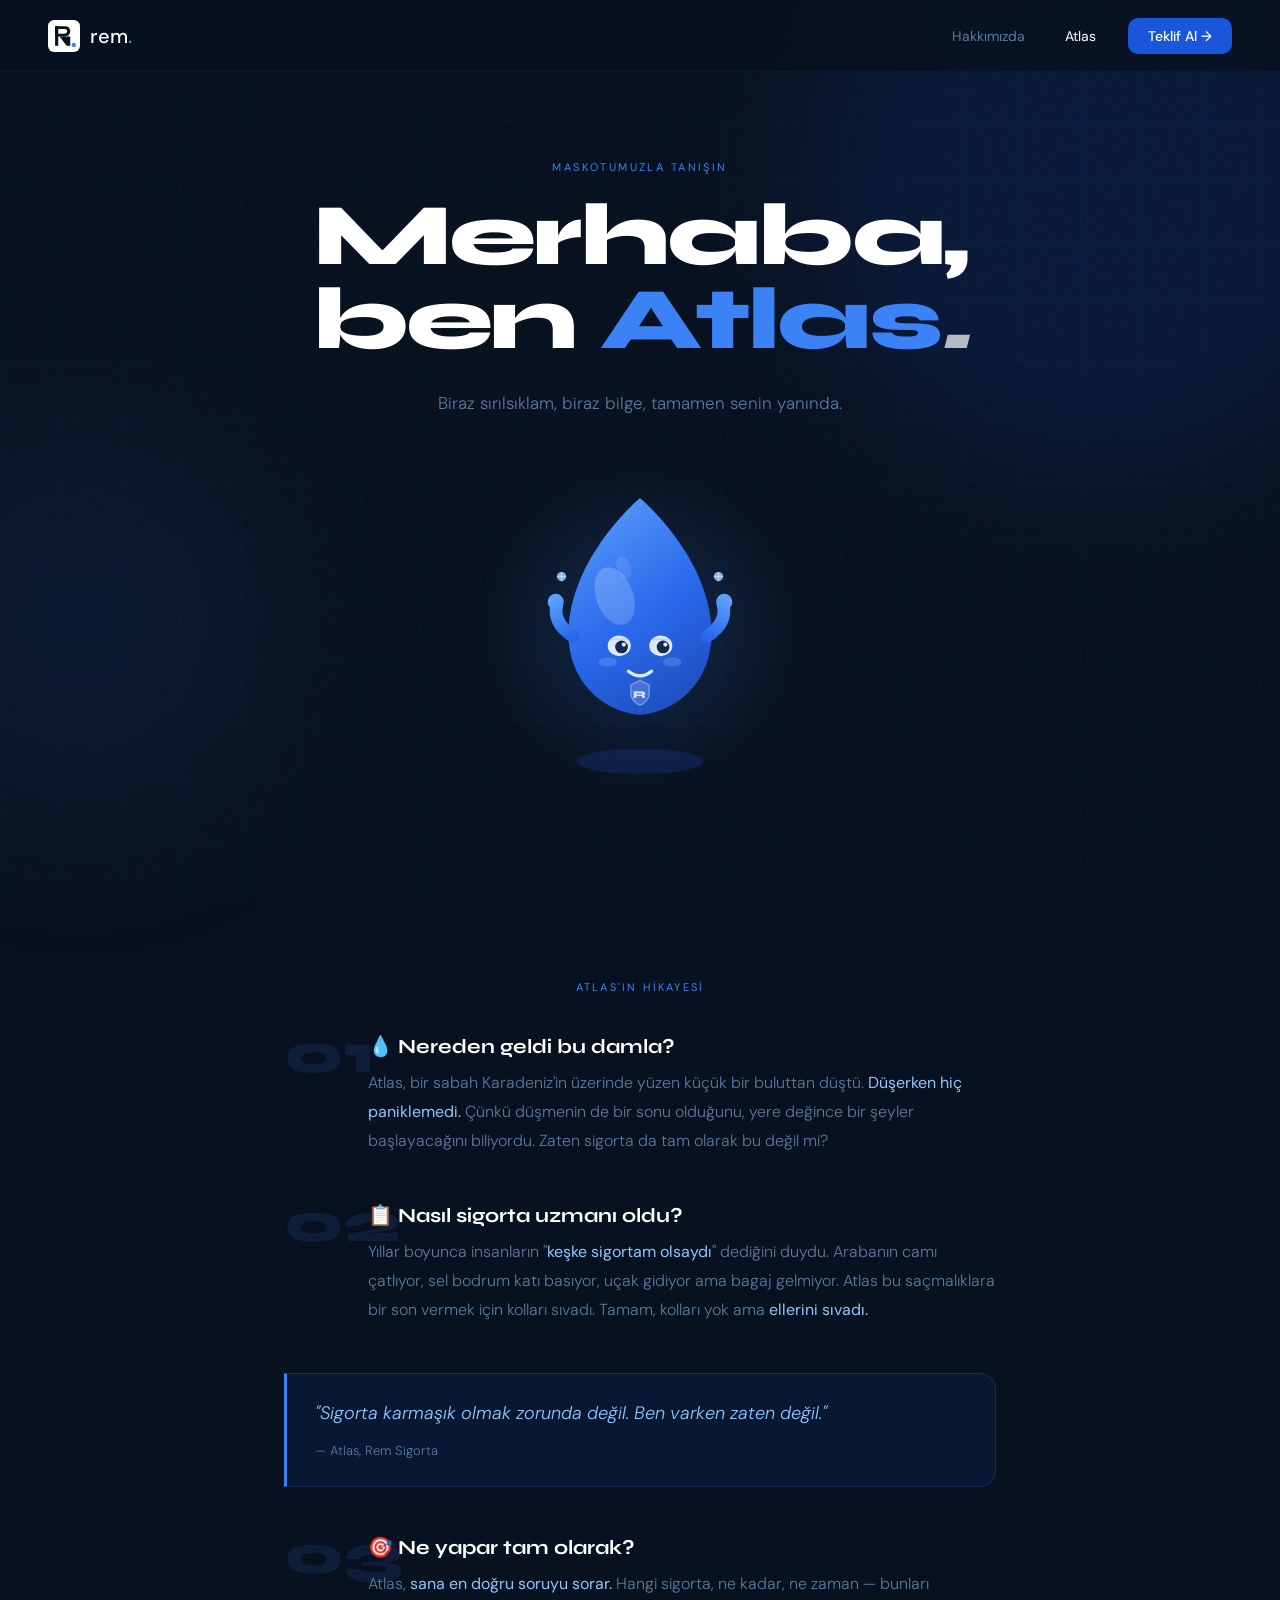
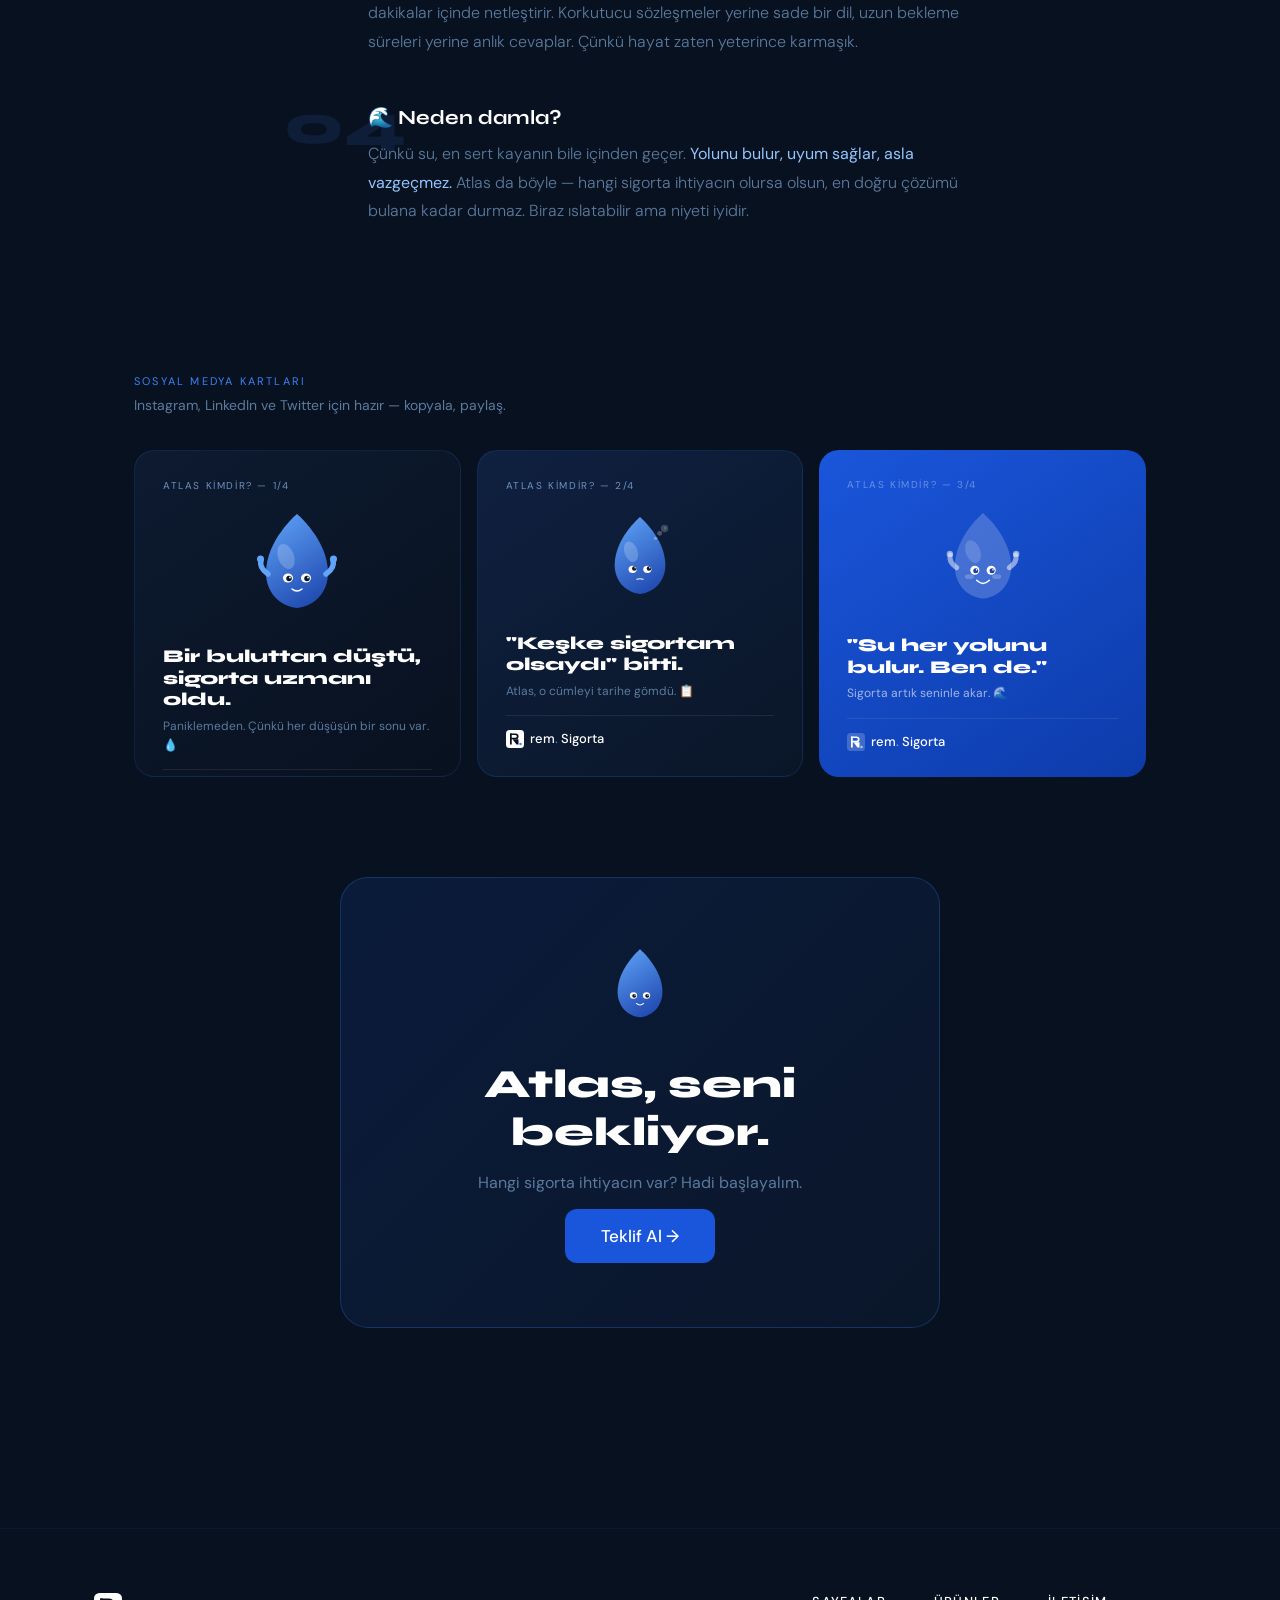
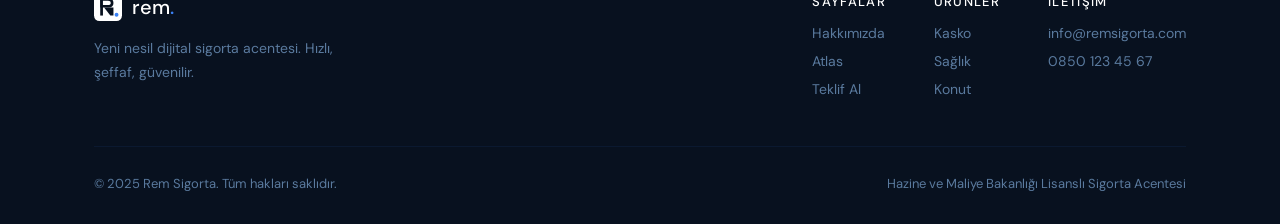
==== atlas.html @ 56dbf5d8 "feat: Rem Sigorta 3 sayfalı web sitesi — Hakkımızda, Atlas, Teklif Al" ====
<!DOCTYPE html>
<html lang="tr">
<head>
<meta charset="UTF-8">
<meta name="viewport" content="width=device-width, initial-scale=1.0">
<title>Atlas'ı Tanı — Rem Sigorta</title>
<link rel="preconnect" href="https://fonts.googleapis.com">
<link rel="preconnect" href="https://fonts.gstatic.com" crossorigin>
<link href="https://fonts.googleapis.com/css2?family=Syne:wght@400;600;700;800&family=DM+Sans:ital,opsz,wght@0,9..40,300;0,9..40,400;0,9..40,500;1,9..40,300&display=swap" rel="stylesheet">
<link rel="stylesheet" href="css/global.css">
<link rel="stylesheet" href="css/atlas.css">
</head>
<body>

<div class="orb orb-1"></div>
<div class="orb orb-2"></div>
<div class="grid-overlay"></div>

<!-- NAV -->
<nav id="navbar">
  <a class="nav-logo" href="index.html">
    <svg width="32" height="32" viewBox="0 0 72 72" fill="none">
      <rect width="72" height="72" rx="14" fill="white"/>
      <rect x="16" y="14" width="7" height="44" fill="#08111F"/>
      <path d="M16 14 H38 Q50 14 50 25.5 Q50 37 38 37 H16Z" fill="#08111F"/>
      <path d="M23 20 H36 Q43 20 43 25.5 Q43 31 36 31 H23Z" fill="white"/>
      <path d="M33 37 L50 37 L50 58 L42 58 L26 37Z" fill="#08111F"/>
      <circle cx="58" cy="56" r="5" fill="#3B82F6"/>
    </svg>
    <div class="nav-brand">rem<span class="dot">.</span></div>
  </a>
  <div class="nav-links">
    <a href="index.html" class="nav-link">Hakkımızda</a>
    <a href="atlas.html" class="nav-link active">Atlas</a>
    <a href="teklif.html" class="nav-cta">Teklif Al →</a>
  </div>
  <button class="nav-mobile-toggle" id="mobileToggle" aria-label="Menü">
    <span></span><span></span><span></span>
  </button>
</nav>
<div class="nav-mobile-menu" id="mobileMenu">
  <a href="index.html" class="nm-link">Hakkımızda</a>
  <a href="atlas.html" class="nm-link active">Atlas</a>
  <a href="teklif.html" class="nm-cta">Teklif Al →</a>
</div>

<!-- HERO -->
<section class="hero">
  <div class="hero-eyebrow">Maskotumuzla Tanışın</div>
  <h1 class="hero-title">
    Merhaba,<br>
    ben <span class="blue">Atlas</span><span class="italic">.</span>
  </h1>
  <p class="hero-sub">Biraz sırılsıklam, biraz bilge, tamamen senin yanında.</p>

  <div class="atlas-hero">
    <div class="atlas-glow"></div>
    <svg width="260" height="300" viewBox="0 0 220 260" fill="none">
      <ellipse cx="110" cy="248" rx="55" ry="11" fill="rgba(26,86,219,0.18)"/>
      <path d="M110 20 C110 20 48 72 48 138 C48 176 75 205 110 208 C145 205 172 176 172 138 C172 72 110 20 110 20Z" fill="url(#abg)"/>
      <ellipse cx="88" cy="105" rx="16" ry="26" fill="rgba(255,255,255,0.22)" transform="rotate(-20 88 105)"/>
      <ellipse cx="96" cy="80" rx="6" ry="10" fill="rgba(255,255,255,0.12)" transform="rotate(-20 96 80)"/>
      <ellipse cx="92" cy="148" rx="10" ry="9" fill="white"/>
      <path d="M82 143 Q92 140 102 143" fill="rgba(26,86,219,0.15)"/>
      <circle cx="94" cy="149" r="5.5" fill="#0A1628"/><circle cx="96" cy="147" r="1.8" fill="white"/>
      <ellipse cx="128" cy="148" rx="10" ry="9" fill="white"/>
      <path d="M118 143 Q128 140 138 143" fill="rgba(26,86,219,0.15)"/>
      <circle cx="130" cy="149" r="5.5" fill="#0A1628"/><circle cx="132" cy="147" r="1.8" fill="white"/>
      <path d="M100 170 Q110 178 120 170" stroke="white" stroke-width="2.8" stroke-linecap="round" fill="none"/>
      <ellipse cx="82" cy="162" rx="8" ry="4" fill="rgba(147,197,253,0.28)"/>
      <ellipse cx="138" cy="162" rx="8" ry="4" fill="rgba(147,197,253,0.28)"/>
      <path d="M110 178 L102 182 V189 C102 194 105.6 198 110 199.5 C114.4 198 118 194 118 189 V182 Z" fill="rgba(255,255,255,0.18)" stroke="rgba(255,255,255,0.4)" stroke-width="1.2"/>
      <text x="110" y="193" text-anchor="middle" font-family="'Syne',sans-serif" font-weight="800" font-size="9" fill="white" opacity="0.9">R</text>
      <path d="M52 140 Q34 128 38 112" stroke="url(#arm1)" stroke-width="11" stroke-linecap="round" fill="none"/>
      <circle cx="37" cy="110" r="7" fill="url(#arm1)"/>
      <path d="M168 140 Q186 128 182 112" stroke="url(#arm2)" stroke-width="11" stroke-linecap="round" fill="none"/>
      <circle cx="183" cy="110" r="7" fill="url(#arm2)"/>
      <circle cx="42" cy="88" r="4" fill="#93C5FD" opacity="0.9"/>
      <line x1="42" y1="84" x2="42" y2="92" stroke="white" stroke-width="1.5" opacity="0.5"/>
      <line x1="38" y1="88" x2="46" y2="88" stroke="white" stroke-width="1.5" opacity="0.5"/>
      <circle cx="178" cy="88" r="4" fill="#93C5FD" opacity="0.9"/>
      <line x1="178" y1="84" x2="178" y2="92" stroke="white" stroke-width="1.5" opacity="0.5"/>
      <line x1="174" y1="88" x2="182" y2="88" stroke="white" stroke-width="1.5" opacity="0.5"/>
      <defs>
        <linearGradient id="abg" x1="48" y1="20" x2="172" y2="208" gradientUnits="userSpaceOnUse">
          <stop offset="0%" stop-color="#60A5FA"/><stop offset="55%" stop-color="#2563EB"/><stop offset="100%" stop-color="#1A40A8"/>
        </linearGradient>
        <linearGradient id="arm1" x1="52" y1="140" x2="34" y2="108" gradientUnits="userSpaceOnUse">
          <stop offset="0%" stop-color="#2563EB"/><stop offset="100%" stop-color="#60A5FA"/>
        </linearGradient>
        <linearGradient id="arm2" x1="168" y1="140" x2="186" y2="108" gradientUnits="userSpaceOnUse">
          <stop offset="0%" stop-color="#2563EB"/><stop offset="100%" stop-color="#60A5FA"/>
        </linearGradient>
      </defs>
    </svg>
  </div>
</section>

<!-- HİKAYE -->
<section class="story">
  <div class="story-label">Atlas'ın Hikayesi</div>

  <div class="story-block">
    <div class="num">01</div>
    <div class="content">
      <h3>💧 Nereden geldi bu damla?</h3>
      <p>Atlas, bir sabah Karadeniz'in üzerinde yüzen küçük bir buluttan düştü. <em>Düşerken hiç paniklemedi.</em> Çünkü düşmenin de bir sonu olduğunu, yere değince bir şeyler başlayacağını biliyordu. Zaten sigorta da tam olarak bu değil mi?</p>
    </div>
  </div>

  <div class="story-block">
    <div class="num">02</div>
    <div class="content">
      <h3>📋 Nasıl sigorta uzmanı oldu?</h3>
      <p>Yıllar boyunca insanların "<em>keşke sigortam olsaydı</em>" dediğini duydu. Arabanın camı çatlıyor, sel bodrum katı basıyor, uçak gidiyor ama bagaj gelmiyor. Atlas bu saçmalıklara bir son vermek için kolları sıvadı. Tamam, kolları yok ama <em>ellerini sıvadı.</em></p>
    </div>
  </div>

  <div class="story-quote">
    "Sigorta karmaşık olmak zorunda değil. Ben varken zaten değil."
    <span>— Atlas, Rem Sigorta</span>
  </div>

  <div class="story-block">
    <div class="num">03</div>
    <div class="content">
      <h3>🎯 Ne yapar tam olarak?</h3>
      <p>Atlas, <em>sana en doğru soruyu sorar.</em> Hangi sigorta, ne kadar, ne zaman — bunları dakikalar içinde netleştirir. Korkutucu sözleşmeler yerine sade bir dil, uzun bekleme süreleri yerine anlık cevaplar. Çünkü hayat zaten yeterince karmaşık.</p>
    </div>
  </div>

  <div class="story-block">
    <div class="num">04</div>
    <div class="content">
      <h3>🌊 Neden damla?</h3>
      <p>Çünkü su, en sert kayanın bile içinden geçer. <em>Yolunu bulur, uyum sağlar, asla vazgeçmez.</em> Atlas da böyle — hangi sigorta ihtiyacın olursa olsun, en doğru çözümü bulana kadar durmaz. Biraz ıslatabilir ama niyeti iyidir.</p>
    </div>
  </div>
</section>

<!-- SOSYAL MEDYA KARTLARI -->
<section class="social-section">
  <div class="social-label">Sosyal Medya Kartları</div>
  <div class="social-desc">Instagram, LinkedIn ve Twitter için hazır — kopyala, paylaş.</div>

  <div class="social-grid">

    <!-- KART 1 -->
    <div class="social-card sc-1">
      <div class="sc-inner">
        <div class="sc-tag">Atlas Kimdir? — 1/4</div>
        <div class="sc-atlas">
          <svg width="110" height="130" viewBox="0 0 220 260" fill="none">
            <path d="M110 20 C110 20 48 72 48 138 C48 176 75 205 110 208 C145 205 172 176 172 138 C172 72 110 20 110 20Z" fill="url(#sg1)"/>
            <ellipse cx="88" cy="105" rx="16" ry="26" fill="rgba(255,255,255,0.2)" transform="rotate(-20 88 105)"/>
            <ellipse cx="92" cy="148" rx="10" ry="9" fill="white"/>
            <circle cx="94" cy="149" r="5.5" fill="#0A1628"/><circle cx="96" cy="147" r="1.8" fill="white"/>
            <ellipse cx="128" cy="148" rx="10" ry="9" fill="white"/>
            <circle cx="130" cy="149" r="5.5" fill="#0A1628"/><circle cx="132" cy="147" r="1.8" fill="white"/>
            <path d="M100 170 Q110 178 120 170" stroke="white" stroke-width="2.8" stroke-linecap="round" fill="none"/>
            <path d="M52 140 Q34 128 38 112" stroke="#60A5FA" stroke-width="11" stroke-linecap="round" fill="none"/>
            <circle cx="37" cy="110" r="7" fill="#60A5FA"/>
            <path d="M168 140 Q186 128 182 112" stroke="#60A5FA" stroke-width="11" stroke-linecap="round" fill="none"/>
            <circle cx="183" cy="110" r="7" fill="#60A5FA"/>
            <defs>
              <linearGradient id="sg1" x1="48" y1="20" x2="172" y2="208" gradientUnits="userSpaceOnUse">
                <stop offset="0%" stop-color="#60A5FA"/><stop offset="100%" stop-color="#1A40A8"/>
              </linearGradient>
            </defs>
          </svg>
        </div>
        <div class="sc-text">
          <h4>Bir buluttan düştü,<br>sigorta uzmanı oldu.</h4>
          <p>Paniklemeden. Çünkü her düşüşün bir sonu var. 💧</p>
        </div>
        <div class="sc-logo">
          <svg width="18" height="18" viewBox="0 0 72 72" fill="none">
            <rect width="72" height="72" rx="14" fill="white"/>
            <rect x="16" y="14" width="7" height="44" fill="#08111F"/>
            <path d="M16 14 H38 Q50 14 50 25.5 Q50 37 38 37 H16Z" fill="#08111F"/>
            <path d="M23 20 H36 Q43 20 43 25.5 Q43 31 36 31 H23Z" fill="white"/>
            <path d="M33 37 L50 37 L50 58 L42 58 L26 37Z" fill="#08111F"/>
            <circle cx="58" cy="56" r="5" fill="#3B82F6"/>
          </svg>
          <span>rem<em>.</em> Sigorta</span>
        </div>
      </div>
    </div>

    <!-- KART 2 -->
    <div class="social-card sc-2">
      <div class="sc-inner">
        <div class="sc-tag">Atlas Kimdir? — 2/4</div>
        <div class="sc-atlas" style="align-items:center;justify-content:center;gap:16px;">
          <svg width="90" height="108" viewBox="0 0 220 260" fill="none">
            <path d="M110 20 C110 20 48 72 48 138 C48 176 75 205 110 208 C145 205 172 176 172 138 C172 72 110 20 110 20Z" fill="url(#sg2)"/>
            <ellipse cx="88" cy="105" rx="16" ry="26" fill="rgba(255,255,255,0.2)" transform="rotate(-20 88 105)"/>
            <ellipse cx="92" cy="148" rx="10" ry="9" fill="white"/>
            <circle cx="96" cy="146" r="5.5" fill="#0A1628"/><circle cx="98" cy="144" r="1.8" fill="white"/>
            <ellipse cx="128" cy="148" rx="10" ry="9" fill="white"/>
            <circle cx="132" cy="146" r="5.5" fill="#0A1628"/><circle cx="134" cy="144" r="1.8" fill="white"/>
            <path d="M102 172 Q110 170 118 172" stroke="white" stroke-width="2.5" stroke-linecap="round" fill="none"/>
            <circle cx="148" cy="72" r="4" fill="rgba(255,255,255,0.3)"/>
            <circle cx="158" cy="60" r="6" fill="rgba(255,255,255,0.25)"/>
            <circle cx="170" cy="48" r="9" fill="rgba(255,255,255,0.2)"/>
            <text x="170" y="52" text-anchor="middle" font-size="9" fill="white" opacity="0.8">?</text>
            <defs>
              <linearGradient id="sg2" x1="48" y1="20" x2="172" y2="208" gradientUnits="userSpaceOnUse">
                <stop offset="0%" stop-color="#60A5FA"/><stop offset="100%" stop-color="#1A40A8"/>
              </linearGradient>
            </defs>
          </svg>
        </div>
        <div class="sc-text">
          <h4>"Keşke sigortam<br>olsaydı" bitti.</h4>
          <p>Atlas, o cümleyi tarihe gömdü. 📋</p>
        </div>
        <div class="sc-logo">
          <svg width="18" height="18" viewBox="0 0 72 72" fill="none">
            <rect width="72" height="72" rx="14" fill="white"/>
            <rect x="16" y="14" width="7" height="44" fill="#08111F"/>
            <path d="M16 14 H38 Q50 14 50 25.5 Q50 37 38 37 H16Z" fill="#08111F"/>
            <path d="M23 20 H36 Q43 20 43 25.5 Q43 31 36 31 H23Z" fill="white"/>
            <path d="M33 37 L50 37 L50 58 L42 58 L26 37Z" fill="#08111F"/>
            <circle cx="58" cy="56" r="5" fill="#3B82F6"/>
          </svg>
          <span>rem<em>.</em> Sigorta</span>
        </div>
      </div>
    </div>

    <!-- KART 3 -->
    <div class="social-card sc-3">
      <div class="sc-inner">
        <div class="sc-tag" style="color:rgba(255,255,255,0.5)">Atlas Kimdir? — 3/4</div>
        <div class="sc-atlas">
          <svg width="100" height="120" viewBox="0 0 220 260" fill="none">
            <path d="M110 20 C110 20 48 72 48 138 C48 176 75 205 110 208 C145 205 172 176 172 138 C172 72 110 20 110 20Z" fill="rgba(255,255,255,0.2)"/>
            <ellipse cx="88" cy="105" rx="16" ry="26" fill="rgba(255,255,255,0.15)" transform="rotate(-20 88 105)"/>
            <ellipse cx="92" cy="146" rx="10" ry="10" fill="white"/>
            <circle cx="94" cy="147" r="5.5" fill="#1A40A8"/><circle cx="96" cy="145" r="1.8" fill="white"/>
            <ellipse cx="128" cy="146" rx="10" ry="10" fill="white"/>
            <circle cx="130" cy="147" r="5.5" fill="#1A40A8"/><circle cx="132" cy="145" r="1.8" fill="white"/>
            <path d="M96 168 Q110 182 124 168" stroke="white" stroke-width="3" stroke-linecap="round" fill="none"/>
            <ellipse cx="80" cy="160" rx="10" ry="5" fill="rgba(255,255,255,0.2)"/>
            <ellipse cx="140" cy="160" rx="10" ry="5" fill="rgba(255,255,255,0.2)"/>
            <path d="M52 140 Q34 128 38 112" stroke="rgba(255,255,255,0.5)" stroke-width="11" stroke-linecap="round" fill="none"/>
            <circle cx="37" cy="110" r="7" fill="rgba(255,255,255,0.5)"/>
            <path d="M168 140 Q186 128 182 112" stroke="rgba(255,255,255,0.5)" stroke-width="11" stroke-linecap="round" fill="none"/>
            <circle cx="183" cy="110" r="7" fill="rgba(255,255,255,0.5)"/>
          </svg>
        </div>
        <div class="sc-text">
          <h4 style="color:white;">"Su her yolunu<br>bulur. Ben de."</h4>
          <p>Sigorta artık seninle akar. 🌊</p>
        </div>
        <div class="sc-logo">
          <svg width="18" height="18" viewBox="0 0 72 72" fill="none">
            <rect width="72" height="72" rx="14" fill="rgba(255,255,255,0.2)"/>
            <rect x="16" y="14" width="7" height="44" fill="white"/>
            <path d="M16 14 H38 Q50 14 50 25.5 Q50 37 38 37 H16Z" fill="white"/>
            <path d="M23 20 H36 Q43 20 43 25.5 Q43 31 36 31 H23Z" fill="#1A56DB"/>
            <path d="M33 37 L50 37 L50 58 L42 58 L26 37Z" fill="white"/>
            <circle cx="58" cy="56" r="5" fill="rgba(255,255,255,0.6)"/>
          </svg>
          <span>rem<em style="color:rgba(255,255,255,0.5)">.</em> Sigorta</span>
        </div>
      </div>
    </div>

  </div>
</section>

<!-- CTA -->
<section class="atlas-cta-section">
  <div class="atlas-cta-inner reveal">
    <svg width="80" height="94" viewBox="0 0 220 260" fill="none">
      <path d="M110 20 C110 20 48 72 48 138 C48 176 75 205 110 208 C145 205 172 176 172 138 C172 72 110 20 110 20Z" fill="url(#acta)"/>
      <ellipse cx="92" cy="148" rx="10" ry="9" fill="white"/>
      <circle cx="94" cy="149" r="5.5" fill="#0A1628"/><circle cx="96" cy="147" r="1.8" fill="white"/>
      <ellipse cx="128" cy="148" rx="10" ry="9" fill="white"/>
      <circle cx="130" cy="149" r="5.5" fill="#0A1628"/><circle cx="132" cy="147" r="1.8" fill="white"/>
      <path d="M100 170 Q110 178 120 170" stroke="white" stroke-width="2.8" stroke-linecap="round" fill="none"/>
      <defs>
        <linearGradient id="acta" x1="48" y1="20" x2="172" y2="208" gradientUnits="userSpaceOnUse">
          <stop offset="0%" stop-color="#60A5FA"/><stop offset="100%" stop-color="#1A40A8"/>
        </linearGradient>
      </defs>
    </svg>
    <h2>Atlas, seni bekliyor.</h2>
    <p>Hangi sigorta ihtiyacın var? Hadi başlayalım.</p>
    <a href="teklif.html" class="btn-primary btn-large">Teklif Al →</a>
  </div>
</section>

<!-- FOOTER -->
<footer>
  <div class="container">
    <div class="footer-top">
      <div class="footer-brand">
        <a class="nav-logo" href="index.html">
          <svg width="28" height="28" viewBox="0 0 72 72" fill="none">
            <rect width="72" height="72" rx="14" fill="white"/>
            <rect x="16" y="14" width="7" height="44" fill="#08111F"/>
            <path d="M16 14 H38 Q50 14 50 25.5 Q50 37 38 37 H16Z" fill="#08111F"/>
            <path d="M23 20 H36 Q43 20 43 25.5 Q43 31 36 31 H23Z" fill="white"/>
            <path d="M33 37 L50 37 L50 58 L42 58 L26 37Z" fill="#08111F"/>
            <circle cx="58" cy="56" r="5" fill="#3B82F6"/>
          </svg>
          <div class="nav-brand">rem<span class="dot">.</span></div>
        </a>
        <p>Yeni nesil dijital sigorta acentesi. Hızlı, şeffaf, güvenilir.</p>
      </div>
      <div class="footer-links">
        <div class="footer-col">
          <h4>Sayfalar</h4>
          <a href="index.html">Hakkımızda</a>
          <a href="atlas.html">Atlas</a>
          <a href="teklif.html">Teklif Al</a>
        </div>
        <div class="footer-col">
          <h4>Ürünler</h4>
          <a href="teklif.html">Kasko</a>
          <a href="teklif.html">Sağlık</a>
          <a href="teklif.html">Konut</a>
        </div>
        <div class="footer-col">
          <h4>İletişim</h4>
          <a href="mailto:info@remsigorta.com">info@remsigorta.com</a>
          <a href="tel:+908501234567">0850 123 45 67</a>
        </div>
      </div>
    </div>
    <div class="footer-bottom">
      <p>© 2025 Rem Sigorta. Tüm hakları saklıdır.</p>
      <p>Hazine ve Maliye Bakanlığı Lisanslı Sigorta Acentesi</p>
    </div>
  </div>
</footer>

<script src="js/main.js"></script>
</body>
</html>
---- css/global.css ----
/* ═══════════════════════════════════════
   REM SİGORTA — GLOBAL STYLES
═══════════════════════════════════════ */

@import url('https://fonts.googleapis.com/css2?family=Syne:wght@400;600;700;800&family=DM+Sans:ital,opsz,wght@0,9..40,300;0,9..40,400;0,9..40,500;1,9..40,300&display=swap');

:root {
  --navy:   #08111F;
  --navy2:  #0D1A2E;
  --blue:   #1A56DB;
  --sky:    #3B82F6;
  --ice:    #93C5FD;
  --white:  #FFFFFF;
  --muted:  #5A7A9E;
  --text:   #C8D9EE;
  --border: rgba(59,130,246,0.15);
  --border2:rgba(59,130,246,0.08);
  --glow:   rgba(59,130,246,0.2);
}

*, *::before, *::after { margin:0; padding:0; box-sizing:border-box; }
html { scroll-behavior:smooth; }
body {
  background: var(--navy);
  color: var(--text);
  font-family: 'DM Sans', sans-serif;
  overflow-x: hidden;
  min-height: 100vh;
}

/* Noise texture overlay */
body::before {
  content: '';
  position: fixed; inset: 0;
  background-image: url("data:image/svg+xml,%3Csvg viewBox='0 0 256 256' xmlns='http://www.w3.org/2000/svg'%3E%3Cfilter id='n'%3E%3CfeTurbulence type='fractalNoise' baseFrequency='0.9' numOctaves='4' stitchTiles='stitch'/%3E%3C/filter%3E%3Crect width='100%25' height='100%25' filter='url(%23n)' opacity='0.04'/%3E%3C/svg%3E");
  pointer-events: none; z-index: 0; opacity: 0.4;
}

/* Ambient orbs */
.orb {
  position: fixed; border-radius: 50%;
  pointer-events: none; z-index: 0; filter: blur(80px);
}
.orb-1 {
  width: 600px; height: 600px;
  background: rgba(26,86,219,0.14);
  top: -120px; right: -120px;
  animation: drift1 14s ease-in-out infinite;
}
.orb-2 {
  width: 400px; height: 400px;
  background: rgba(59,130,246,0.08);
  bottom: 80px; left: -120px;
  animation: drift2 18s ease-in-out infinite;
}
@keyframes drift1 { 0%,100%{transform:translate(0,0)} 50%{transform:translate(28px,40px)} }
@keyframes drift2 { 0%,100%{transform:translate(0,0)} 50%{transform:translate(-22px,28px)} }

/* Grid overlay */
.grid-overlay {
  position: fixed; inset: 0; z-index: 0; pointer-events: none;
  background-image:
    linear-gradient(rgba(59,130,246,0.03) 1px, transparent 1px),
    linear-gradient(90deg, rgba(59,130,246,0.03) 1px, transparent 1px);
  background-size: 60px 60px;
}

/* ═══ NAVBAR ═══ */
nav {
  position: fixed; top: 0; left: 0; right: 0; z-index: 1000;
  padding: 0 48px;
  height: 72px;
  display: flex; align-items: center; justify-content: space-between;
  background: rgba(8,17,31,0.8);
  backdrop-filter: blur(20px);
  border-bottom: 1px solid var(--border2);
  transition: background .3s;
}
nav.scrolled {
  background: rgba(8,17,31,0.95);
  border-bottom-color: var(--border);
}

.nav-logo {
  display: flex; align-items: center; gap: 10px;
  text-decoration: none;
}
.nav-brand {
  font-family: 'DM Sans', sans-serif;
  font-weight: 500; font-size: 20px; color: white;
}
.nav-brand .dot { color: var(--sky); }

.nav-links {
  display: flex; align-items: center; gap: 8px;
}
.nav-link {
  font-size: 14px; font-weight: 400; color: var(--muted);
  text-decoration: none; padding: 8px 16px; border-radius: 8px;
  transition: color .2s, background .2s;
}
.nav-link:hover { color: white; background: rgba(255,255,255,0.05); }
.nav-link.active { color: white; }

.nav-cta {
  font-size: 14px; font-weight: 500;
  color: white; text-decoration: none;
  background: var(--blue);
  padding: 9px 20px; border-radius: 10px;
  transition: background .2s, transform .15s;
  margin-left: 8px;
}
.nav-cta:hover { background: var(--sky); transform: translateY(-1px); }

.nav-mobile-toggle {
  display: none; flex-direction: column; gap: 5px;
  background: none; border: none; cursor: pointer; padding: 4px;
}
.nav-mobile-toggle span {
  display: block; width: 24px; height: 2px;
  background: var(--muted); border-radius: 2px; transition: .3s;
}

.nav-mobile-menu {
  display: none; position: fixed; top: 72px; left: 0; right: 0;
  background: rgba(8,17,31,0.97); backdrop-filter: blur(20px);
  padding: 20px 24px; border-bottom: 1px solid var(--border);
  flex-direction: column; gap: 8px; z-index: 999;
}
.nav-mobile-menu.open { display: flex; }
.nm-link {
  font-size: 16px; color: var(--muted); text-decoration: none;
  padding: 12px 16px; border-radius: 10px; transition: .2s;
}
.nm-link:hover, .nm-link.active { color: white; background: rgba(255,255,255,0.05); }
.nm-cta {
  font-size: 16px; font-weight: 500; color: white; text-decoration: none;
  background: var(--blue); padding: 12px 16px; border-radius: 10px;
  text-align: center; margin-top: 8px; transition: .2s;
}
.nm-cta:hover { background: var(--sky); }

/* ═══ CONTAINER ═══ */
.container {
  max-width: 1140px; margin: 0 auto;
  padding: 0 24px; position: relative; z-index: 1;
}

/* ═══ SECTION LABELS ═══ */
.section-label {
  font-size: 11px; text-transform: uppercase; letter-spacing: .22em;
  color: var(--sky); margin-bottom: 16px; display: block;
}
.section-title {
  font-family: 'Syne', sans-serif; font-weight: 800;
  font-size: clamp(32px, 4.5vw, 52px);
  color: var(--white); line-height: 1.1;
  letter-spacing: -.02em; margin-bottom: 56px;
}
.section-title em { color: var(--sky); font-style: normal; }

/* ═══ BUTTONS ═══ */
.btn-primary {
  display: inline-flex; align-items: center; gap: 8px;
  background: var(--blue); color: white;
  font-size: 15px; font-weight: 500; text-decoration: none;
  padding: 13px 28px; border-radius: 12px;
  border: none; cursor: pointer;
  transition: background .2s, transform .15s, box-shadow .2s;
  box-shadow: 0 0 0 0 rgba(59,130,246,0);
}
.btn-primary:hover {
  background: var(--sky); transform: translateY(-2px);
  box-shadow: 0 8px 30px rgba(59,130,246,0.3);
}
.btn-primary.btn-large {
  font-size: 17px; padding: 16px 36px;
}

.btn-secondary {
  display: inline-flex; align-items: center; gap: 8px;
  background: rgba(59,130,246,0.1);
  border: 1px solid var(--border);
  color: var(--ice); font-size: 15px; font-weight: 400;
  text-decoration: none; padding: 13px 28px; border-radius: 12px;
  cursor: pointer;
  transition: background .2s, color .2s, transform .15s;
}
.btn-secondary:hover {
  background: rgba(59,130,246,0.18); color: white;
  transform: translateY(-2px);
}

/* ═══ REVEAL ANIMATION ═══ */
.reveal {
  opacity: 0; transform: translateY(24px);
  transition: opacity .6s ease, transform .6s ease;
}
.reveal.visible { opacity: 1; transform: translateY(0); }
.reveal:nth-child(2) { transition-delay: .08s; }
.reveal:nth-child(3) { transition-delay: .16s; }
.reveal:nth-child(4) { transition-delay: .24s; }
.reveal:nth-child(5) { transition-delay: .32s; }
.reveal:nth-child(6) { transition-delay: .40s; }

/* ═══ FOOTER ═══ */
footer {
  position: relative; z-index: 1;
  border-top: 1px solid var(--border2);
  padding: 64px 0 32px;
  margin-top: 80px;
}
.footer-top {
  display: flex; justify-content: space-between; gap: 48px;
  margin-bottom: 48px;
  flex-wrap: wrap;
}
.footer-brand {
  max-width: 260px;
}
.footer-brand p {
  margin-top: 16px; font-size: 14px; color: var(--muted);
  line-height: 1.7;
}
.footer-links {
  display: flex; gap: 48px; flex-wrap: wrap;
}
.footer-col {
  display: flex; flex-direction: column; gap: 10px;
}
.footer-col h4 {
  font-size: 13px; font-weight: 500; color: white;
  margin-bottom: 4px; text-transform: uppercase; letter-spacing: .1em;
}
.footer-col a {
  font-size: 14px; color: var(--muted); text-decoration: none;
  transition: color .2s;
}
.footer-col a:hover { color: white; }
.footer-bottom {
  display: flex; justify-content: space-between;
  align-items: center; flex-wrap: wrap; gap: 12px;
  padding-top: 28px; border-top: 1px solid var(--border2);
}
.footer-bottom p { font-size: 13px; color: var(--muted); }

/* ═══ RESPONSIVE ═══ */
@media (max-width: 768px) {
  nav { padding: 0 20px; }
  .nav-links { display: none; }
  .nav-mobile-toggle { display: flex; }
  .footer-top { flex-direction: column; }
  .footer-links { gap: 32px; }
  .footer-bottom { flex-direction: column; text-align: center; }
}

@keyframes fadeUp {
  from { opacity:0; transform:translateY(20px); }
  to   { opacity:1; transform:translateY(0); }
}
---- css/atlas.css ----
/* ═══════════════════════════════════════
   ATLAS SAYFASI
═══════════════════════════════════════ */

/* HERO */
.hero {
  position: relative; z-index: 1;
  min-height: 100vh;
  display: flex; flex-direction: column;
  align-items: center; justify-content: center;
  text-align: center;
  padding: 120px 24px 80px;
  gap: 0;
}

.hero-eyebrow {
  font-size: 11px; text-transform: uppercase; letter-spacing: .22em;
  color: var(--sky); margin-bottom: 20px;
  animation: fadeUp .6s ease both;
}
.hero-title {
  font-family: 'Syne', sans-serif; font-weight: 800;
  font-size: clamp(44px, 7vw, 88px);
  color: var(--white); line-height: .95;
  letter-spacing: -.03em; margin-bottom: 28px;
  animation: fadeUp .7s .08s ease both;
}
.hero-title .blue  { color: var(--sky); }
.hero-title .italic{ font-style: italic; opacity: .7; }
.hero-sub {
  font-size: 17px; color: var(--muted); max-width: 420px;
  line-height: 1.75; font-weight: 300;
  animation: fadeUp .7s .16s ease both;
  margin-bottom: 56px;
}

/* Atlas floating character */
.atlas-hero {
  position: relative;
  animation: fadeUp .9s .2s ease both;
}
.atlas-hero svg { animation: float 5s ease-in-out infinite; }
@keyframes float { 0%,100%{transform:translateY(0)} 50%{transform:translateY(-14px)} }

.atlas-glow {
  position: absolute; top: 50%; left: 50%;
  transform: translate(-50%,-50%);
  width: 360px; height: 360px; border-radius: 50%;
  background: radial-gradient(circle, rgba(59,130,246,0.22) 0%, transparent 65%);
  animation: halo 4s ease-in-out infinite;
  pointer-events: none;
}
@keyframes halo {
  0%,100%{transform:translate(-50%,-50%) scale(1);opacity:.7}
  50%{transform:translate(-50%,-50%) scale(1.1);opacity:1}
}

/* STORY SECTION */
.story {
  position: relative; z-index: 1;
  max-width: 760px; margin: 0 auto;
  padding: 80px 24px 100px;
}
.story-label {
  font-size: 11px; text-transform: uppercase; letter-spacing: .2em;
  color: var(--sky); margin-bottom: 40px; text-align: center;
}

.story-block {
  display: flex; gap: 28px; align-items: flex-start;
  margin-bottom: 48px;
  opacity: 0; transform: translateY(20px);
  transition: opacity .6s ease, transform .6s ease;
}
.story-block.visible { opacity: 1; transform: translateY(0); }

.story-block .num {
  font-family: 'Syne', sans-serif; font-weight: 800;
  font-size: 56px; color: rgba(59,130,246,0.12);
  line-height: 1; flex-shrink: 0; width: 56px; text-align: right;
  margin-top: -8px;
}
.story-block h3 {
  font-family: 'Syne', sans-serif; font-weight: 700;
  font-size: 20px; color: var(--white);
  margin-bottom: 10px; display: flex; align-items: center; gap: 10px;
}
.story-block p {
  font-size: 16px; color: var(--muted); line-height: 1.8; font-weight: 300;
}
.story-block p em { color: var(--ice); font-style: normal; font-weight: 400; }

/* Quote */
.story-quote {
  background: rgba(26,86,219,0.1);
  border: 1px solid rgba(59,130,246,0.2);
  border-left: 3px solid var(--sky);
  border-radius: 0 16px 16px 0;
  padding: 24px 28px;
  margin: 48px 0;
  font-size: 18px; font-style: italic; font-weight: 300;
  color: var(--ice); line-height: 1.7;
  opacity: 0; transform: translateY(16px);
  transition: opacity .6s ease, transform .6s ease;
}
.story-quote.visible { opacity: 1; transform: translateY(0); }
.story-quote span {
  display: block; margin-top: 12px;
  font-style: normal; font-size: 13px; color: var(--muted);
}

/* SOCIAL SECTION */
.social-section {
  position: relative; z-index: 1;
  max-width: 1060px; margin: 0 auto;
  padding: 0 24px 100px;
}
.social-label {
  font-size: 11px; text-transform: uppercase; letter-spacing: .2em;
  color: var(--sky); margin-bottom: 8px;
}
.social-desc {
  font-size: 14px; color: var(--muted); margin-bottom: 36px;
}

.social-grid {
  display: grid;
  grid-template-columns: repeat(3, 1fr);
  gap: 16px;
}
.social-card {
  border-radius: 20px; overflow: hidden;
  aspect-ratio: 1/1;
  display: flex; flex-direction: column;
  position: relative;
}

.sc-1 { background: linear-gradient(145deg,#0D1A30,#08111F); border: 1px solid var(--border); }
.sc-2 { background: linear-gradient(145deg,#0F2040,#0A1628); border: 1px solid var(--border); }
.sc-3 { background: linear-gradient(145deg,#1A56DB,#0D3BAA); }

.sc-inner {
  padding: 28px; display: flex; flex-direction: column;
  justify-content: space-between; height: 100%;
}
.sc-tag {
  font-size: 10px; text-transform: uppercase; letter-spacing: .16em;
  color: var(--ice); opacity: .7; margin-bottom: auto;
}
.sc-atlas {
  display: flex; justify-content: center;
  padding: 12px 0; flex: 1; align-items: center;
}
.sc-text h4 {
  font-family: 'Syne', sans-serif; font-weight: 800;
  font-size: clamp(14px, 2vw, 18px); color: white;
  line-height: 1.2; margin-bottom: 6px;
}
.sc-text p { font-size: 12px; color: var(--muted); line-height: 1.6; }
.sc-3 .sc-text p { color: rgba(255,255,255,0.6); }
.sc-logo {
  display: flex; align-items: center; gap: 6px; margin-top: 14px;
  padding-top: 14px; border-top: 1px solid rgba(255,255,255,0.08);
}
.sc-logo span {
  font-family: 'DM Sans', sans-serif; font-weight: 500;
  font-size: 13px; color: white;
}
.sc-logo span em { color: var(--sky); font-style: normal; }
.sc-3 .sc-logo span em { color: rgba(255,255,255,0.6); }

/* ATLAS CTA */
.atlas-cta-section {
  position: relative; z-index: 1;
  padding: 0 24px 120px;
  display: flex; justify-content: center;
}
.atlas-cta-inner {
  text-align: center;
  background: linear-gradient(135deg, rgba(26,86,219,0.15) 0%, rgba(59,130,246,0.05) 100%);
  border: 1px solid rgba(59,130,246,0.25);
  border-radius: 28px;
  padding: 64px 48px;
  max-width: 600px; width: 100%;
  display: flex; flex-direction: column; align-items: center; gap: 16px;
}
.atlas-cta-inner svg {
  animation: float 5s ease-in-out infinite;
  margin-bottom: 8px;
}
.atlas-cta-inner h2 {
  font-family: 'Syne', sans-serif; font-weight: 800;
  font-size: clamp(24px, 3.5vw, 40px);
  color: white;
}
.atlas-cta-inner p {
  font-size: 16px; color: var(--muted);
}

/* RESPONSIVE */
@media (max-width: 640px) {
  .story-block .num { display: none; }
  .social-grid { grid-template-columns: 1fr; }
  .social-card { aspect-ratio: auto; min-height: 320px; }
  .atlas-cta-inner { padding: 40px 24px; }
}
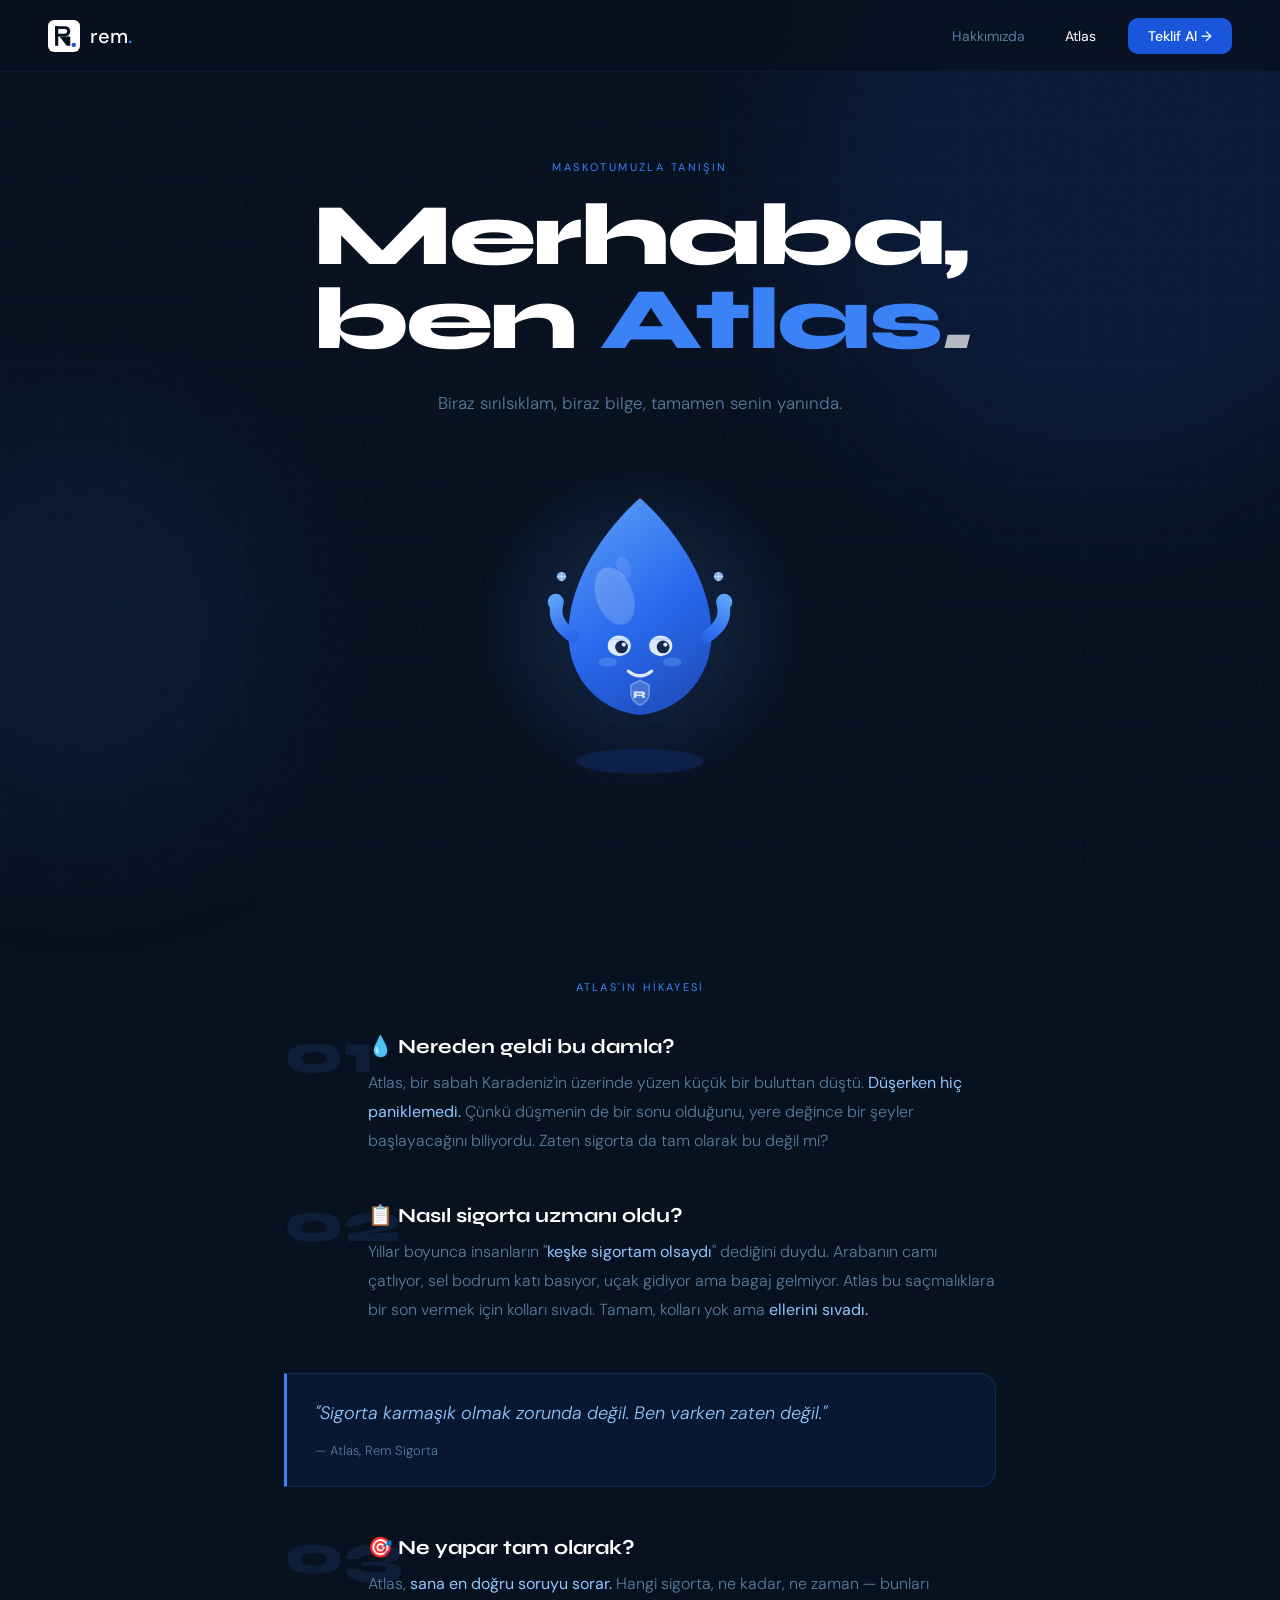
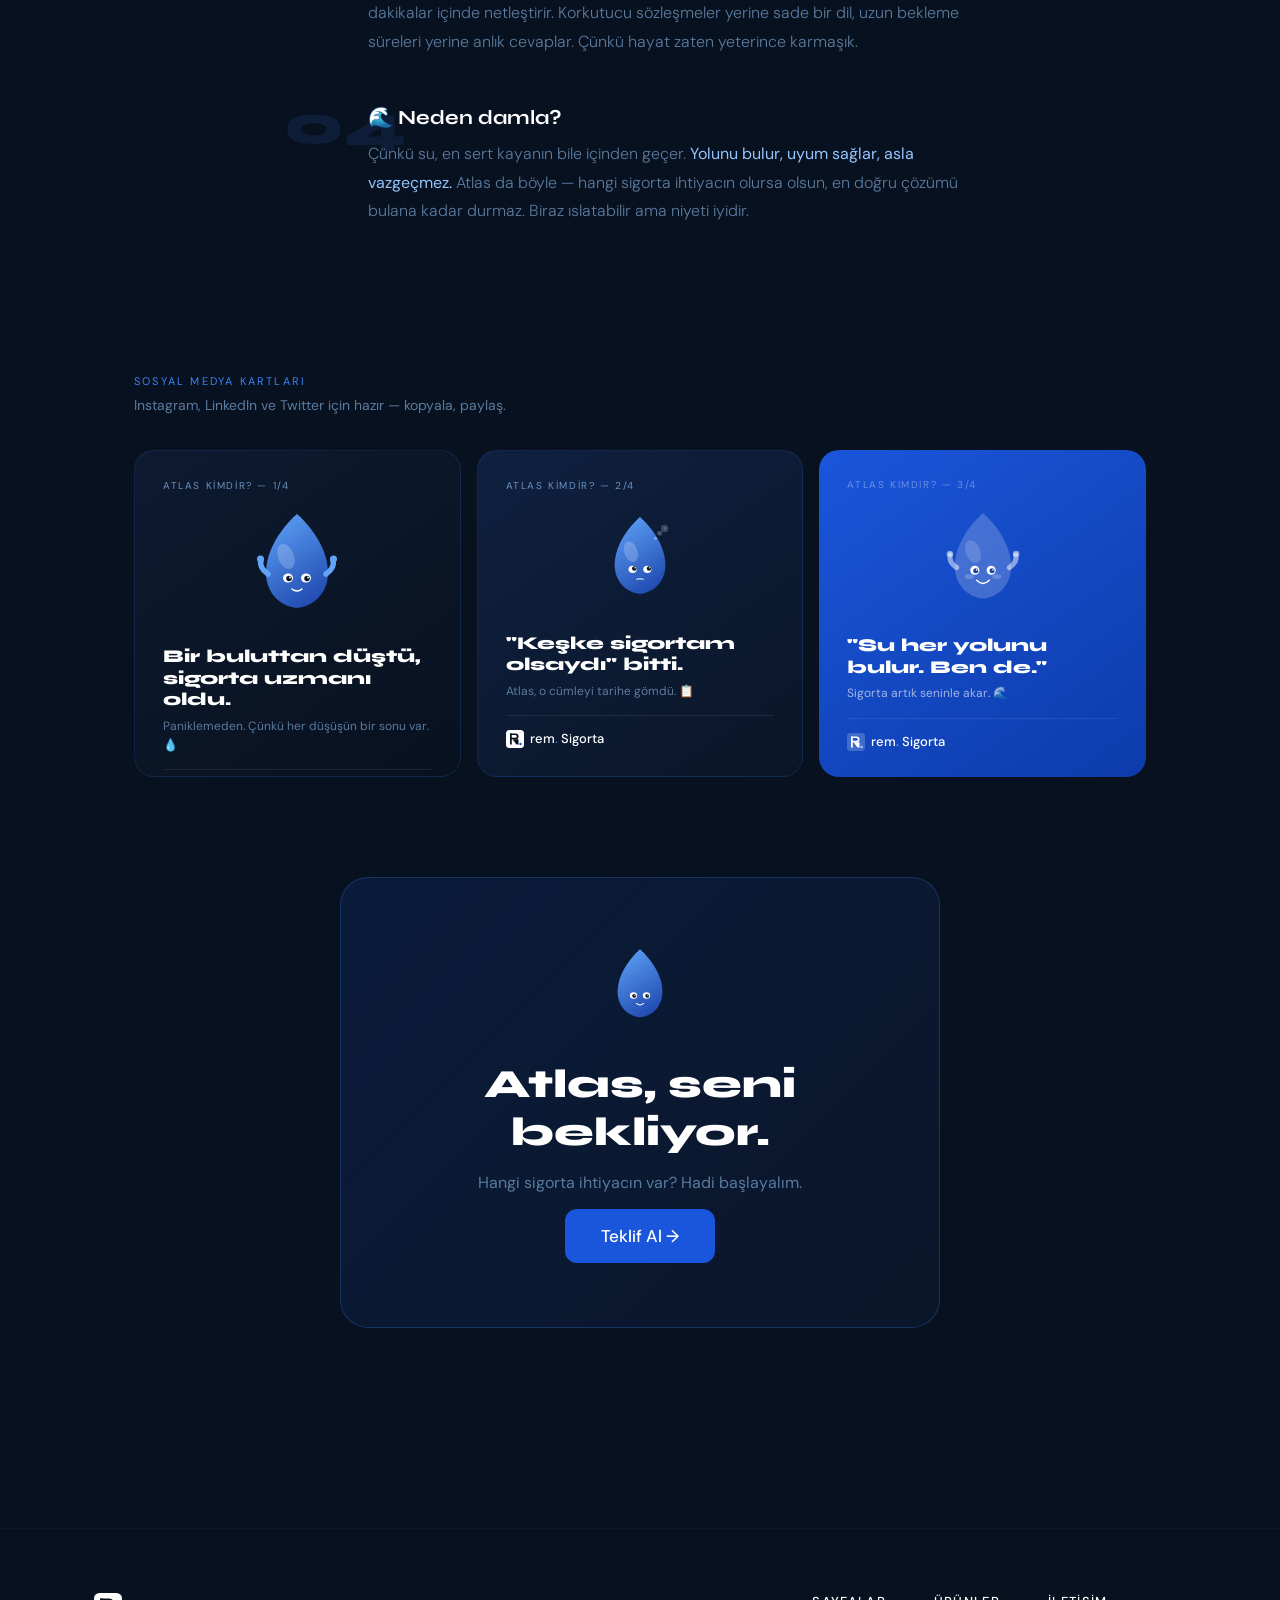
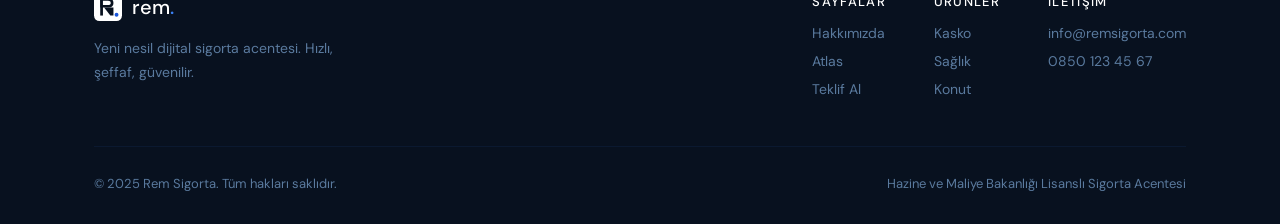
==== commit 95cd4565: "feat: intro video, hero text güncellendi, logo dot rengi düzeltildi" ====
--- a/atlas.html
+++ b/atlas.html
@@ -25,7 +25,7 @@
       <path d="M16 14 H38 Q50 14 50 25.5 Q50 37 38 37 H16Z" fill="#08111F"/>
       <path d="M23 20 H36 Q43 20 43 25.5 Q43 31 36 31 H23Z" fill="white"/>
       <path d="M33 37 L50 37 L50 58 L42 58 L26 37Z" fill="#08111F"/>
-      <circle cx="58" cy="56" r="5" fill="#3B82F6"/>
+      <circle cx="58" cy="56" r="5" fill="#1A56DB"/>
     </svg>
     <div class="nav-brand">rem<span class="dot">.</span></div>
   </a>
@@ -180,7 +180,7 @@
             <path d="M16 14 H38 Q50 14 50 25.5 Q50 37 38 37 H16Z" fill="#08111F"/>
             <path d="M23 20 H36 Q43 20 43 25.5 Q43 31 36 31 H23Z" fill="white"/>
             <path d="M33 37 L50 37 L50 58 L42 58 L26 37Z" fill="#08111F"/>
-            <circle cx="58" cy="56" r="5" fill="#3B82F6"/>
+            <circle cx="58" cy="56" r="5" fill="#1A56DB"/>
           </svg>
           <span>rem<em>.</em> Sigorta</span>
         </div>
@@ -222,7 +222,7 @@
             <path d="M16 14 H38 Q50 14 50 25.5 Q50 37 38 37 H16Z" fill="#08111F"/>
             <path d="M23 20 H36 Q43 20 43 25.5 Q43 31 36 31 H23Z" fill="white"/>
             <path d="M33 37 L50 37 L50 58 L42 58 L26 37Z" fill="#08111F"/>
-            <circle cx="58" cy="56" r="5" fill="#3B82F6"/>
+            <circle cx="58" cy="56" r="5" fill="#1A56DB"/>
           </svg>
           <span>rem<em>.</em> Sigorta</span>
         </div>
@@ -305,7 +305,7 @@
             <path d="M16 14 H38 Q50 14 50 25.5 Q50 37 38 37 H16Z" fill="#08111F"/>
             <path d="M23 20 H36 Q43 20 43 25.5 Q43 31 36 31 H23Z" fill="white"/>
             <path d="M33 37 L50 37 L50 58 L42 58 L26 37Z" fill="#08111F"/>
-            <circle cx="58" cy="56" r="5" fill="#3B82F6"/>
+            <circle cx="58" cy="56" r="5" fill="#1A56DB"/>
           </svg>
           <div class="nav-brand">rem<span class="dot">.</span></div>
         </a>
--- a/css/global.css
+++ b/css/global.css
@@ -258,3 +258,70 @@
   from { opacity:0; transform:translateY(20px); }
   to   { opacity:1; transform:translateY(0); }
 }
+
+/* ═══ INTRO VIDEO ═══ */
+#intro-screen {
+  position: fixed; inset: 0; z-index: 9999;
+  background: #000;
+  transition: opacity .8s ease, visibility .8s ease;
+}
+#intro-screen.done {
+  opacity: 0; visibility: hidden; pointer-events: none;
+}
+#intro-video {
+  position: absolute; inset: 0;
+  width: 100%; height: 100%;
+  object-fit: cover; z-index: 0;
+}
+#intro-screen::after {
+  content: '';
+  position: absolute; inset: 0; z-index: 1;
+  background: linear-gradient(
+    to bottom,
+    rgba(8,17,31,0.35) 0%,
+    rgba(8,17,31,0.15) 40%,
+    rgba(8,17,31,0.55) 100%
+  );
+}
+#intro-overlay {
+  position: absolute; inset: 0; z-index: 2;
+  display: flex; flex-direction: column;
+  align-items: center; justify-content: center;
+  gap: 12px;
+  animation: introFadeIn .8s ease both;
+}
+#intro-logo {
+  filter: drop-shadow(0 0 32px rgba(59,130,246,0.5));
+  animation: logoPop .6s cubic-bezier(.34,1.56,.64,1) .3s both;
+}
+#intro-wordmark {
+  font-family: 'DM Sans', sans-serif; font-weight: 500; font-size: 42px;
+  color: #fff; letter-spacing: -.01em; line-height: 1;
+  animation: introFadeUp .5s ease .6s both;
+}
+#intro-wordmark span { color: #3B82F6; }
+#intro-tagline {
+  font-size: 12px; text-transform: uppercase; letter-spacing: .24em;
+  color: rgba(255,255,255,0.55);
+  animation: introFadeUp .5s ease .8s both;
+}
+#intro-skip {
+  position: absolute; bottom: 36px; right: 36px; z-index: 3;
+  font-size: 13px; font-weight: 500; color: rgba(255,255,255,0.5);
+  letter-spacing: .08em; cursor: pointer;
+  padding: 8px 18px; border-radius: 20px;
+  border: 1px solid rgba(255,255,255,0.18);
+  backdrop-filter: blur(8px);
+  transition: color .2s, border-color .2s;
+}
+#intro-skip:hover { color: #fff; border-color: rgba(255,255,255,0.45); }
+
+@keyframes introFadeIn { from { opacity:0; } to { opacity:1; } }
+@keyframes introFadeUp {
+  from { opacity:0; transform:translateY(10px); }
+  to   { opacity:1; transform:translateY(0); }
+}
+@keyframes logoPop {
+  from { transform:scale(0.6); opacity:0; }
+  to   { transform:scale(1); opacity:1; }
+}
